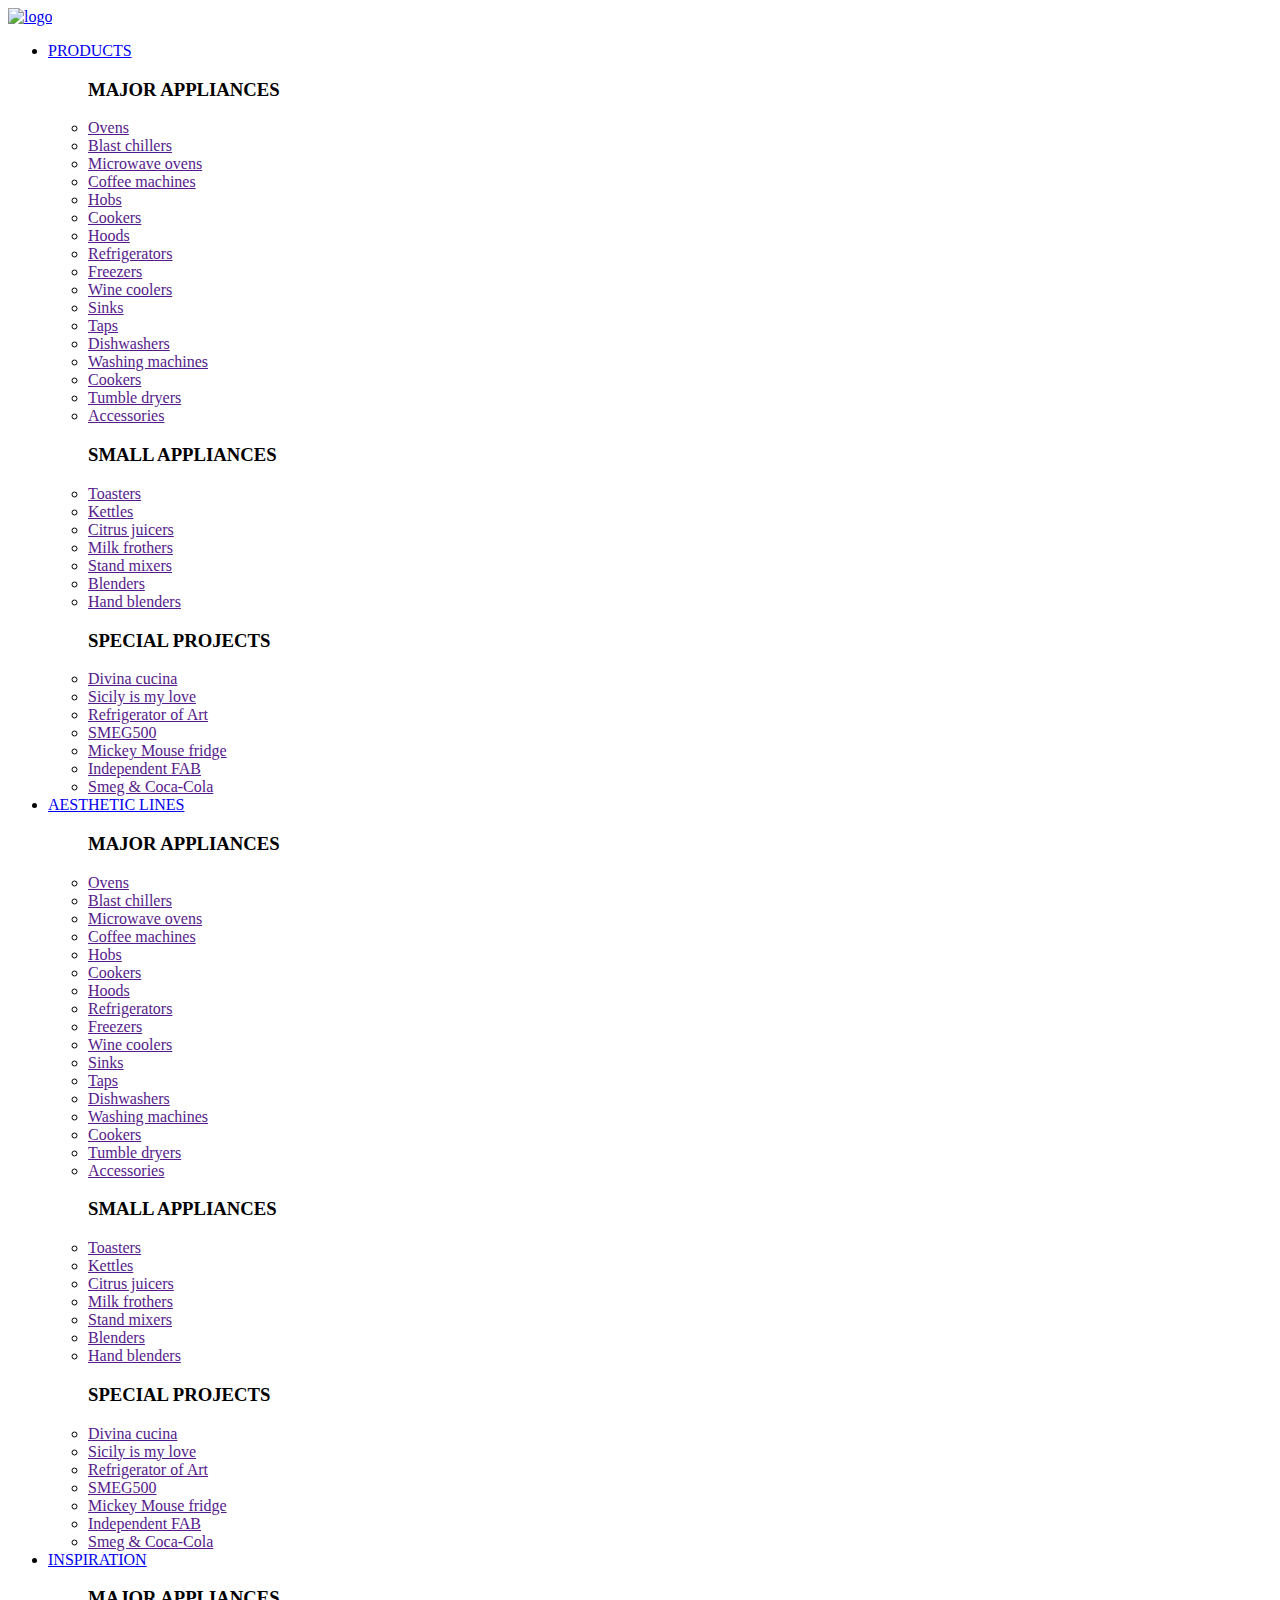
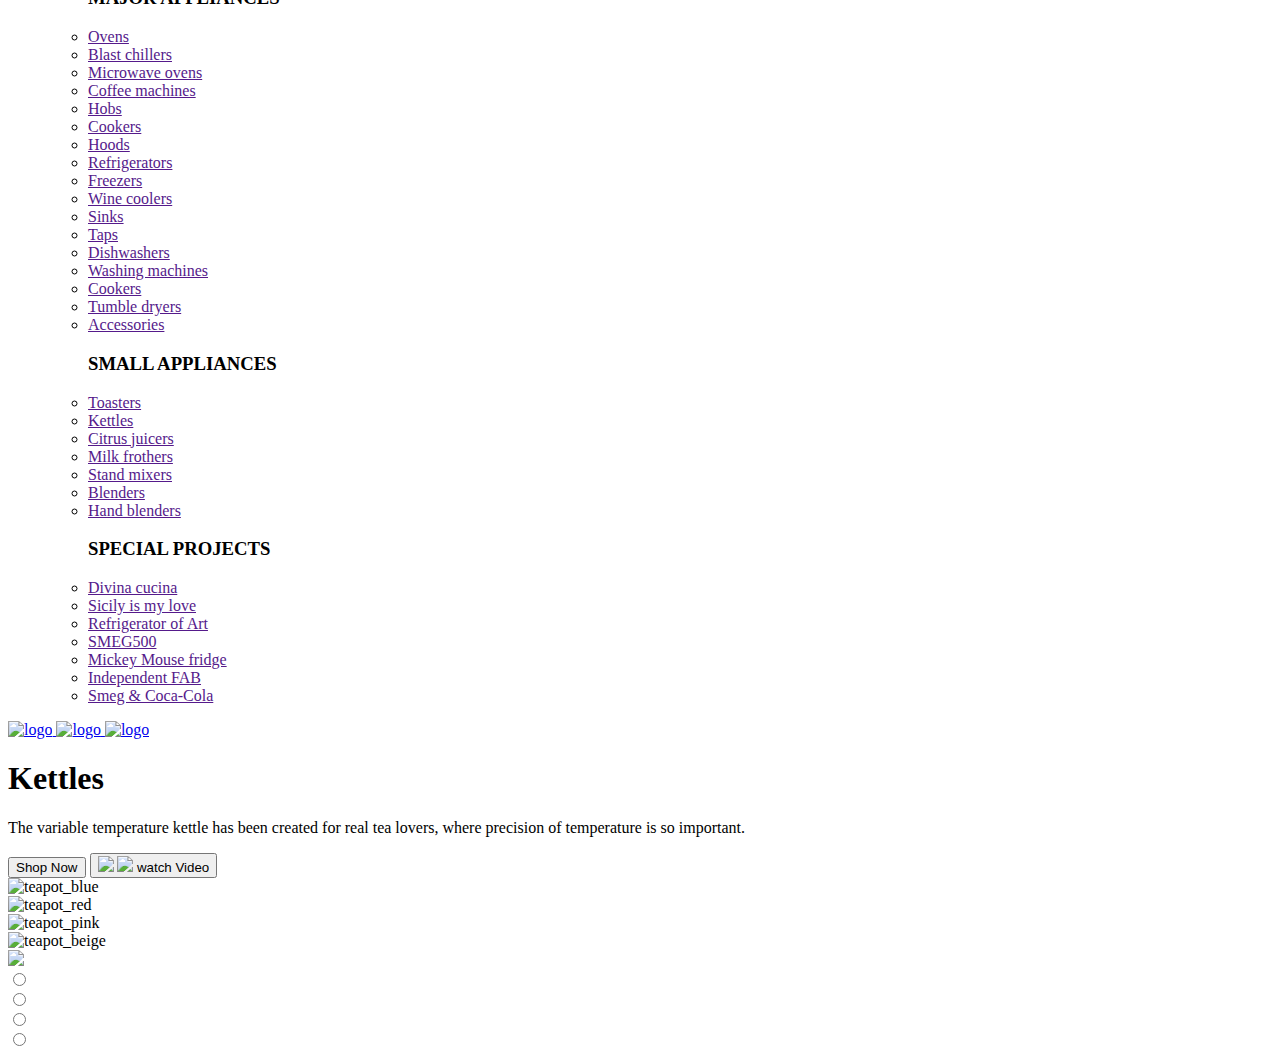
==== Kettles/index.html @ fb987c72 "Create index.html" ====
<!DOCTYPE html>
<html lang="en">
<head>
    <meta charset="UTF-8">
    <meta http-equiv="X-UA-Compatible" content="IE=edge">
    <meta name="viewport" content="width=device-width, initial-scale=1.0">
    <link rel="stylesheet" href="./style/style2.css">
    <script src="./scr/jquery.js"></script>
    <title>Document</title>
</head>
<body>
    <header>
        <a href="/">
            <img src="./img/logo.svg" alt="logo" id="picture1">
        </a>
            <a href="#" class="menu-btn" id="sandwichmenu">
                <span>
                    <ul class="nav">
                        <li class="down" id="down"><a href="#appointment">PRODUCTS</a>
                            <ul class="submenu">
                                <div class="wrap" id="wrap">
                                    <h3 class="more">MAJOR APPLIANCES</h3>
                                    <div class="box">
                                        <li><a href="">Ovens</a></li>
                                        <li><a href="">Blast chillers</a></li>
                                        <li><a href="">Microwave ovens</a></li>
                                        <li><a href="">Coffee machines</a></li>
                                        <li><a href="">Hobs</a></li>
                                        <li><a href="">Cookers</a></li>
                                        <li><a href="">Hoods</a></li>
                                        <li><a href="">Refrigerators</a></li>
                                        <li><a href="">Freezers</a></li>
                                        <div>
                                            <li><a href="">Wine coolers</a></li>
                                            <li><a href="">Sinks</a></li>
                                            <li><a href="">Taps</a></li>
                                            <li><a href="">Dishwashers</a></li>
                                            <li><a href="">Washing machines</a></li>
                                            <li><a href="">Cookers</a></li>
                                            <li><a href="">Tumble dryers</a></li>
                                            <li><a href="">Accessories</a></li>  
                                        </div>
                                    </div> 
                                </div>
                                <div class="wrap" id="wrap">
                                    <h3 class="more1">SMALL APPLIANCES</h3>
                                    <div class="box1">
                                        <li><a href="">Toasters</a></li> 
                                        <li><a href="">Kettles</a></li> 
                                        <li><a href="">Citrus juicers</a></li> 
                                        <li><a href="">Milk frothers</a></li> 
                                        <li><a href="">Stand mixers</a></li> 
                                        <li><a href="">Blenders</a></li> 
                                        <li><a href="">Hand blenders</a></li> 
                                    </div>
                                </div>
                                <div class="wrap" id="wrap">
                                    <h3 class="more2">SPECIAL PROJECTS</h3>
                                    <div class="box2">
                                        <li><a href="">Divina cucina</a></li> 
                                        <li><a href="">Sicily is my love</a></li> 
                                        <li><a href="">Refrigerator of Art</a></li> 
                                        <li><a href="">SMEG500</a></li> 
                                        <li><a href="">Mickey Mouse fridge</a></li> 
                                        <li><a href="">Independent FAB</a></li> 
                                        <li><a href="">Smeg & Coca-Cola</a></li> 
                                    </div>
                                </div>
                            </ul>
                        </li>
                        <li class="down" id="down"><a href="#gallery">AESTHETIC LINES</a>
                            <ul class="submenu">
                                <div class="wrap">
                                    <h3 class="more">MAJOR APPLIANCES</h3>
                                    <div class="box">
                                        <li><a href="">Ovens</a></li>
                                        <li><a href="">Blast chillers</a></li>
                                        <li><a href="">Microwave ovens</a></li>
                                        <li><a href="">Coffee machines</a></li>
                                        <li><a href="">Hobs</a></li>
                                        <li><a href="">Cookers</a></li>
                                        <li><a href="">Hoods</a></li>
                                        <li><a href="">Refrigerators</a></li>
                                        <li><a href="">Freezers</a></li>
                                        <div>
                                            <li><a href="">Wine coolers</a></li>
                                            <li><a href="">Sinks</a></li>
                                            <li><a href="">Taps</a></li>
                                            <li><a href="">Dishwashers</a></li>
                                            <li><a href="">Washing machines</a></li>
                                            <li><a href="">Cookers</a></li>
                                            <li><a href="">Tumble dryers</a></li>
                                            <li><a href="">Accessories</a></li>  
                                        </div>
                                    </div>
                                    
                                </div>
                                <div class="wrap">
                                    <h3 class="more">SMALL APPLIANCES</h3>
                                    <div class="box">
                                        <li><a href="">Toasters</a></li> 
                                        <li><a href="">Kettles</a></li> 
                                        <li><a href="">Citrus juicers</a></li> 
                                        <li><a href="">Milk frothers</a></li> 
                                        <li><a href="">Stand mixers</a></li> 
                                        <li><a href="">Blenders</a></li> 
                                        <li><a href="">Hand blenders</a></li> 
                                    </div>
                                </div>
                                <div class="wrap">
                                    <h3 class="more">SPECIAL PROJECTS</h3>
                                    <div class="box">
                                        <li><a href="">Divina cucina</a></li> 
                                        <li><a href="">Sicily is my love</a></li> 
                                        <li><a href="">Refrigerator of Art</a></li> 
                                        <li><a href="">SMEG500</a></li> 
                                        <li><a href="">Mickey Mouse fridge</a></li> 
                                        <li><a href="">Independent FAB</a></li> 
                                        <li><a href="">Smeg & Coca-Cola</a></li> 
                                    </div>
                                </div>
                            </ul>
                        </li>
                        <li class="down" id="down"><a href="#services">INSPIRATION</a>
                            <ul class="submenu">
                                <div class="wrap">
                                    <h3 class="more">MAJOR APPLIANCES</h3>
                                    <div class="box">
                                        <li><a href="">Ovens</a></li>
                                        <li><a href="">Blast chillers</a></li>
                                        <li><a href="">Microwave ovens</a></li>
                                        <li><a href="">Coffee machines</a></li>
                                        <li><a href="">Hobs</a></li>
                                        <li><a href="">Cookers</a></li>
                                        <li><a href="">Hoods</a></li>
                                        <li><a href="">Refrigerators</a></li>
                                        <li><a href="">Freezers</a></li>
                                        <div>
                                            <li><a href="">Wine coolers</a></li>
                                            <li><a href="">Sinks</a></li>
                                            <li><a href="">Taps</a></li>
                                            <li><a href="">Dishwashers</a></li>
                                            <li><a href="">Washing machines</a></li>
                                            <li><a href="">Cookers</a></li>
                                            <li><a href="">Tumble dryers</a></li>
                                            <li><a href="">Accessories</a></li>  
                                        </div>
                                    </div>
                                    
                                </div>
                                <div class="wrap">
                                    <h3 class="more">SMALL APPLIANCES</h3>
                                    <div class="box">
                                        <li><a href="">Toasters</a></li> 
                                        <li><a href="">Kettles</a></li> 
                                        <li><a href="">Citrus juicers</a></li> 
                                        <li><a href="">Milk frothers</a></li> 
                                        <li><a href="">Stand mixers</a></li> 
                                        <li><a href="">Blenders</a></li> 
                                        <li><a href="">Hand blenders</a></li> 
                                    </div>
                                </div>
                                <div class="wrap">
                                    <h3 class="more">SPECIAL PROJECTS</h3>
                                    <div class="box">
                                        <li><a href="">Divina cucina</a></li> 
                                        <li><a href="">Sicily is my love</a></li> 
                                        <li><a href="">Refrigerator of Art</a></li> 
                                        <li><a href="">SMEG500</a></li> 
                                        <li><a href="">Mickey Mouse fridge</a></li> 
                                        <li><a href="">Independent FAB</a></li> 
                                        <li><a href="">Smeg & Coca-Cola</a></li> 
                                    </div>
                                </div>
                            </ul>
                        </li>
                    </ul>
                </span>
            </a>
        <a href="/">
            <img src="./img/1.svg" alt="logo" class="logo">
        </a>
        <a href="/">
            <img src="./img/user.svg" alt="logo" class="logo">
        </a>
        <a href="/" >
            <img src="./img/3.svg" alt="logo" class="logo">
        </a>
    </div>
    </header>
    <section>
        <div class="left">
            <h1>Kettles</h1>
            <p>The variable temperature kettle has been created for real tea lovers,
                where precision of temperature is so important. </p>
            <div class="btn">
                <button>Shop Now</button>
                <button>
                    <img src="./img/btn.svg" class="first-btn">
                    <img src="./img/btn2.svg" class="last-btn">
                    <span class="video">watch Video</span>
                </button>
            </div>
            <div class="cards">
                <div id="btn-prev">
                    <img src="./img/Smeg1.png" alt="teapot_blue" onclick="showColorBlue()">
                </div>
                <div id="btn-prev1">
                    <img src="./img/Smeg2.png" alt="teapot_red" onclick="showColorRed()">
                </div>
                <div id="btn-prev2">
                    <img src="./img/Smeg_3.png" alt="teapot_pink" onclick="showColorPink()">
                </div>
                <div id="btn-prev3">
                    <img src="./img/Smeg4.png" alt="teapot_beige" onclick="showColorBeige()">
                </div>                 
            </div>
        </div>
        <div class="right">
            <img src="./img/Image.png" id='imagetest'>
        </div>
        <div class="block">
            <div>
                <input type="radio" id="сhoice" name="сhoice" value="one" onclick="showColorBlue()">
            </div>
            <div>
                <input type="radio" id="сhoice2" name="сhoice" value="two" onclick="showColorRed()">
            </div>
            <div>
                <input type="radio" id="сhoice3" name="сhoice" value="three" onclick="showColorPink()">
            </div>
            <div>
                <input type="radio" id="сhoice4" name="сhoice" value="four" onclick="showColorBeige()">
            </div>
        </div>
    </section>
    <script src="./scr/script.js"> 
    </script>
</body>
</html>
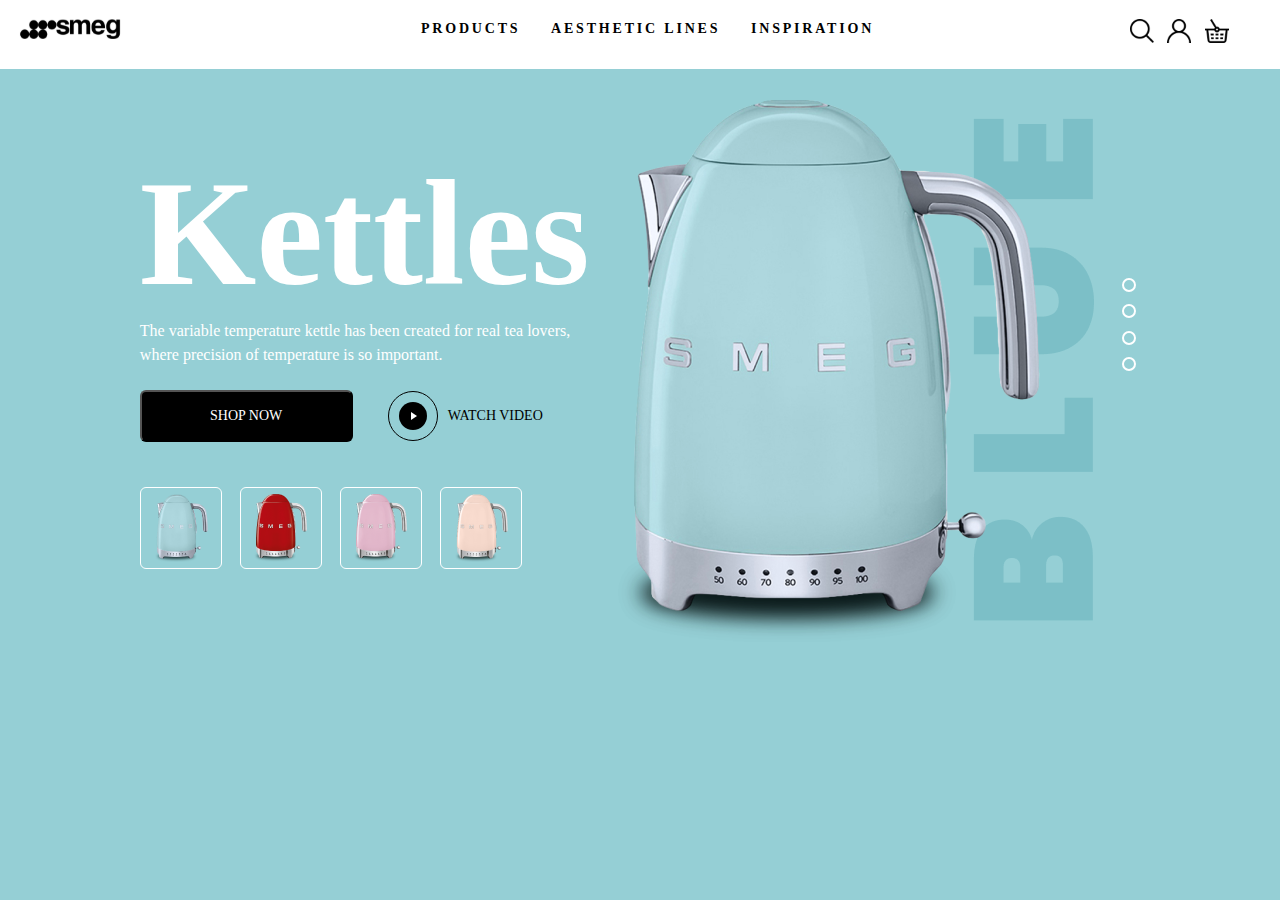
==== commit f9214f3a: "Update index.html" ====
--- a/Kettles/index.html
+++ b/Kettles/index.html
@@ -15,8 +15,8 @@
         </a>
             <a href="#" class="menu-btn" id="sandwichmenu">
                 <span>
-                    <ul class="nav">
-                        <li class="down" id="down"><a href="#appointment">PRODUCTS</a>
+                    <ul class="nav" id="nav" >
+                        <li class="down" id="down" onclick="menu()"><a href="#appointment">PRODUCTS</a>
                             <ul class="submenu">
                                 <div class="wrap" id="wrap">
                                     <h3 class="more">MAJOR APPLIANCES</h3>
@@ -68,7 +68,7 @@
                                 </div>
                             </ul>
                         </li>
-                        <li class="down" id="down"><a href="#gallery">AESTHETIC LINES</a>
+                        <li class="down" id="down2" onclick="menu()"><a href="#gallery">AESTHETIC LINES</a>
                             <ul class="submenu">
                                 <div class="wrap">
                                     <h3 class="more">MAJOR APPLIANCES</h3>
@@ -96,8 +96,8 @@
                                     
                                 </div>
                                 <div class="wrap">
-                                    <h3 class="more">SMALL APPLIANCES</h3>
-                                    <div class="box">
+                                    <h3 class="more1">SMALL APPLIANCES</h3>
+                                    <div class="box1">
                                         <li><a href="">Toasters</a></li> 
                                         <li><a href="">Kettles</a></li> 
                                         <li><a href="">Citrus juicers</a></li> 
@@ -108,8 +108,8 @@
                                     </div>
                                 </div>
                                 <div class="wrap">
-                                    <h3 class="more">SPECIAL PROJECTS</h3>
-                                    <div class="box">
+                                    <h3 class="more2">SPECIAL PROJECTS</h3>
+                                    <div class="box2">
                                         <li><a href="">Divina cucina</a></li> 
                                         <li><a href="">Sicily is my love</a></li> 
                                         <li><a href="">Refrigerator of Art</a></li> 
@@ -121,7 +121,7 @@
                                 </div>
                             </ul>
                         </li>
-                        <li class="down" id="down"><a href="#services">INSPIRATION</a>
+                        <li class="down" id="down3" onclick="menu()"><a href="#services">INSPIRATION</a>
                             <ul class="submenu">
                                 <div class="wrap">
                                     <h3 class="more">MAJOR APPLIANCES</h3>
@@ -149,8 +149,8 @@
                                     
                                 </div>
                                 <div class="wrap">
-                                    <h3 class="more">SMALL APPLIANCES</h3>
-                                    <div class="box">
+                                    <h3 class="more1">SMALL APPLIANCES</h3>
+                                    <div class="box1">
                                         <li><a href="">Toasters</a></li> 
                                         <li><a href="">Kettles</a></li> 
                                         <li><a href="">Citrus juicers</a></li> 
@@ -161,8 +161,8 @@
                                     </div>
                                 </div>
                                 <div class="wrap">
-                                    <h3 class="more">SPECIAL PROJECTS</h3>
-                                    <div class="box">
+                                    <h3 class="more2">SPECIAL PROJECTS</h3>
+                                    <div class="box2">
                                         <li><a href="">Divina cucina</a></li> 
                                         <li><a href="">Sicily is my love</a></li> 
                                         <li><a href="">Refrigerator of Art</a></li> 
@@ -186,7 +186,6 @@
         <a href="/" >
             <img src="./img/3.svg" alt="logo" class="logo">
         </a>
-    </div>
     </header>
     <section>
         <div class="left">
--- a/Kettles/style/style2.css
+++ b/Kettles/style/style2.css
@@ -0,0 +1,472 @@
+@import url(./normalize.css);
+body{
+    background: #95CFD5;
+}
+
+/*меню сайта*/
+header{
+    display: flex;
+    justify-content: space-between;
+    padding: 1.5% 4% 0 1.5%;
+    background-color: #FFF;
+}
+
+.nav{
+    display: flex;
+    justify-content: space-between;
+    list-style: none;
+    align-items: center;
+    width: 40%;
+    margin: 0;
+    padding-left: 20%;
+    padding-right: 20%;
+}
+
+.nav>li{
+    height: 50px;
+}
+
+.nav>li>a{
+    font-family: 'Poppins';
+    font-style: normal;
+    font-weight: 600;
+    font-size: 14px;
+    color: #000000;
+    letter-spacing: 0.2em;
+    text-decoration: none;
+}
+
+
+/*выпадающее меню*/
+.down:after {
+    margin-left: 8px;
+}
+
+.submenu {
+    display: flex;
+    background: white;
+    position: absolute;
+    top: 6rem;
+    visibility: hidden;
+    opacity: 0;
+    z-index: 5;
+    transition: .6s ease-in-out;
+    list-style: none;
+    padding: 2% 4%;
+    justify-content: space-around;
+    width: 829px;
+    left: 17rem;
+}
+  
+.nav > li:hover .submenu{
+    visibility: visible;
+    opacity: 1;
+    list-style: none;
+}
+
+h3{
+    font-family: 'Poppins';
+    font-style: normal;
+    font-weight: 600;
+    font-size: 14px;
+    line-height: 21px;
+    color: #000000;
+}
+
+.submenu li a {
+    text-decoration: none;
+    font-family: 'Poppins';
+    font-style: normal;
+    font-weight: 400;
+    font-size: 14px;
+    line-height: 27px;
+    color: #000000;
+}
+
+.submenu li a:hover{
+    text-decoration:underline;
+    font-weight: 600;
+}
+
+/*внутренное меню выпадающего меню*/
+.box{
+    display: grid;
+    grid-template-columns: 1fr 1fr;
+}
+
+.box>li{
+    grid-column: 1;
+}
+
+.box>div{
+    grid-row: 1/10;
+    grid-column: 2;
+    margin-left:40px;
+}
+
+/*основная страничка*/
+section{
+    display:flex;
+    justify-content: space-around;
+    width: 80%;
+    margin: 0 auto;
+}
+
+h1{
+    font-family: 'Poppins';
+    font-style: normal;
+    font-weight: 700;
+    font-size: 150px;
+    color: #FFFFFF;
+    margin: 17% 0 0;
+}
+
+p{
+    font-family: 'Poppins';
+    font-style: normal;
+    font-weight: 500;
+    font-size: 16px;
+    line-height: 24px;
+    color: #FFFFFF;
+    margin:0;
+    width: 455px;
+}
+
+/*кнопки просмотра*/
+.btn{
+    display: flex;
+    padding: 5% 0 10% 0;
+}
+
+button{
+    font-family: 'Poppins';
+    font-style: normal;
+    font-weight: 500;
+    font-size: 14px;
+    text-transform: uppercase;
+    align-items: center;
+}
+
+button:first-of-type{
+    color: #FFFFFF;
+    background-color: black;
+    padding: 0% 15%;
+    border-radius: 6px;
+    margin-right: 25px;
+}
+
+button:nth-of-type(2){
+    display:flex;
+    color: #000000;
+    width: 11rem;
+    background: center;
+    border: none;
+    justify-content: space-around;
+}
+
+.btn>button:first-of-type:hover{
+    background-color: white;
+    border:none;
+    color:#000000
+}
+
+.last-btn{
+    display:none;
+}
+
+.btn>button:nth-of-type(2):hover .first-btn{
+    display:none;
+}
+
+.btn>button:nth-of-type(2):hover .last-btn{
+    display:block;
+}
+
+/*чайники переключатели*/
+.cards{
+    display:flex;
+}
+
+.cards>div{
+    display: flex;
+    border: 1px solid #FFF;
+    border-radius: 6px;
+    margin-right: 4%;
+    width: 80px;
+    height: 80px;
+    align-items: center;
+    justify-content: center;
+}
+
+.cards>:hover{
+    background-color: white;
+}
+
+/*основной чайник*/
+.right{
+    padding-top: 3%;
+    display: flex;
+}
+
+/*инпуты*/
+.block{
+    padding-top: 20%;
+}
+
+input[type='radio'] {
+  position: relative;
+  height: 22px;
+  width: 22px;
+  appearance: none;
+  outline: none;
+}
+
+input[type='radio']::before {
+  content: '';
+  position: absolute;
+  top: 50%;
+  left: 50%;
+  width: 10px;
+  height: 10px;
+  border-radius: 50%;
+  transform: translate(-50%, -50%);
+  border: 2px solid rgb(255, 255, 255);
+}
+
+input[type='radio']:checked::after {
+  content: '';
+  position: absolute;
+  top: 50%;
+  left: 50%;
+  width: 7px;
+  height: 7px;
+  border-radius: 50%;
+  background-color: rgb(255, 255, 255);
+  transform: translate(-50%, -50%);
+  visibility: visible;
+}
+
+
+/* адаптивность*/
+@media screen and (min-width: 377px){
+    .down:hover{
+        background-image: linear-gradient(to right, #040404 100%, transparent 100%);
+        background-position: bottom;
+        background-repeat: repeat-x;
+        background-size: 8px 3px;
+    }
+}
+
+@media screen and (max-width: 376px) {
+
+    /*header*/
+    header{
+        display: grid;
+        grid-template-columns: 1fr 1fr 7fr 1fr 1fr;
+        justify-items: center;
+        align-items: center;
+        padding: 4% 0;
+        height: 20px;
+        box-shadow: 0px 8px 5px -3px #706b72;
+    }
+
+    header>a:first-of-type{
+        grid-column: 3;
+    }
+
+    header>a:nth-of-type(3){
+        grid-column: 2;
+    }
+
+    header>a:nth-of-type(5){
+        grid-column: 4;
+    }
+
+    header>a:nth-of-type(2){
+        grid-column: 1;
+    }
+
+    header>a{
+        grid-row: 1;
+    }
+
+    .logo{
+        width: 20px;
+    }
+
+    .nav{
+        display: none;
+    }
+    .nav>li {
+        height: 50px;
+    }
+    .nav.active {
+        display: block;
+        grid-row: 2/5;
+        grid-column: 1/6;
+        padding: 0;
+        width: max-content;
+        background-color: white;
+        z-index: 2;
+        margin-top: 0.9rem;
+        width: -webkit-fill-available;
+        padding: 10px 20px;
+    }
+
+    .nav.active:hover .down{
+        text-align: center;
+    }
+
+    .nav.active:hover .down>a{
+        color:white;
+    }
+
+/*всплывающее меню*/
+    .submenu{
+        text-align: initial;
+        display: block;
+        width: -webkit-fill-available;
+        left: 0rem;
+        top:7rem;
+        padding: 10px;
+        padding: 10px 20px;
+    }
+
+    .down:after {
+        content: "\276F";
+        text-align: right;
+        position: absolute;
+        left: 21em;
+    }
+
+    .box, .box1, .box2{
+        display: none;
+    }
+    .box.active, .box1.active, .box2.active {
+        display: block;
+        padding: 0;
+        width: max-content;
+        background-color: white;
+        z-index: 2;
+        margin-top: 0.9rem;
+        width: -webkit-fill-available;
+        padding: 10px 20px;
+    }
+
+    .box.active>div, .box1.active>div, .box2.active>div{
+        margin:0;
+    }
+
+    .more:after, .more1:after, .more2:after {
+        font-size: 20px;
+        content: "+";
+        text-align: right;
+        position: absolute;
+        left: 17em;
+    }
+
+    .more.active::after, .more2.active::after, .more1.active::after{
+        content:"-";
+    }
+
+    /*основная страничка*/
+    section{
+        flex-direction:column;
+        text-align: center;
+        width: min-content;
+        display: grid;
+        grid-column: 1;
+    }
+
+    .cards, .video, .nav{
+        display: none;
+    }
+
+    h1{
+        font-size: 80px;
+        margin-top: 10%;
+    }
+
+    h3{
+        letter-spacing: 0.2em;
+    }
+
+    p{
+        font-size: 14px;
+        width: 270px;
+        line-height: 18px;
+    }
+
+    /*основной чайник*/
+    .right{
+        justify-content: center;
+    }
+
+    .right>img{
+        width:225px;
+    }
+
+    /*кнопки просмотра*/
+    .btn{
+        justify-content: space-around;
+    }
+
+    button:last-of-type{
+        width:auto;
+    }
+
+    button:last-of-type>img{
+        width:40px;
+    }
+
+    button:first-of-type {
+        padding: 0% 19%;
+        margin: 0;
+    }
+
+    /*инпуты*/
+    .block{
+        display: flex;
+        justify-content: center;
+        padding-top: 6%;
+    }
+
+    .block>div{
+        margin: 2%;
+    }
+    
+/*делаем кнопку меню*/
+    .menu-btn{
+        display:block;
+        position:relative;
+        padding-top: 8px;
+    }
+    
+    .menu-btn span,
+    .menu-btn span::before,
+    .menu-btn span::after{
+        position:absolute;
+        top:50%;
+        margin-top:-1px;
+        left:50%;
+        margin-left:-10px;
+        width:20px;
+        height:2px;
+        background-color:#222;
+  }
+  
+    .menu-btn span::before,
+    .menu-btn span::after{
+        content:'';
+        display:block;
+        transition:0.5s;
+    }
+  
+    .menu-btn span::before{
+        transform:translateY(-7px);
+    }
+    .menu-btn span::after{
+        transform:translateY(7px);
+    }
+
+}
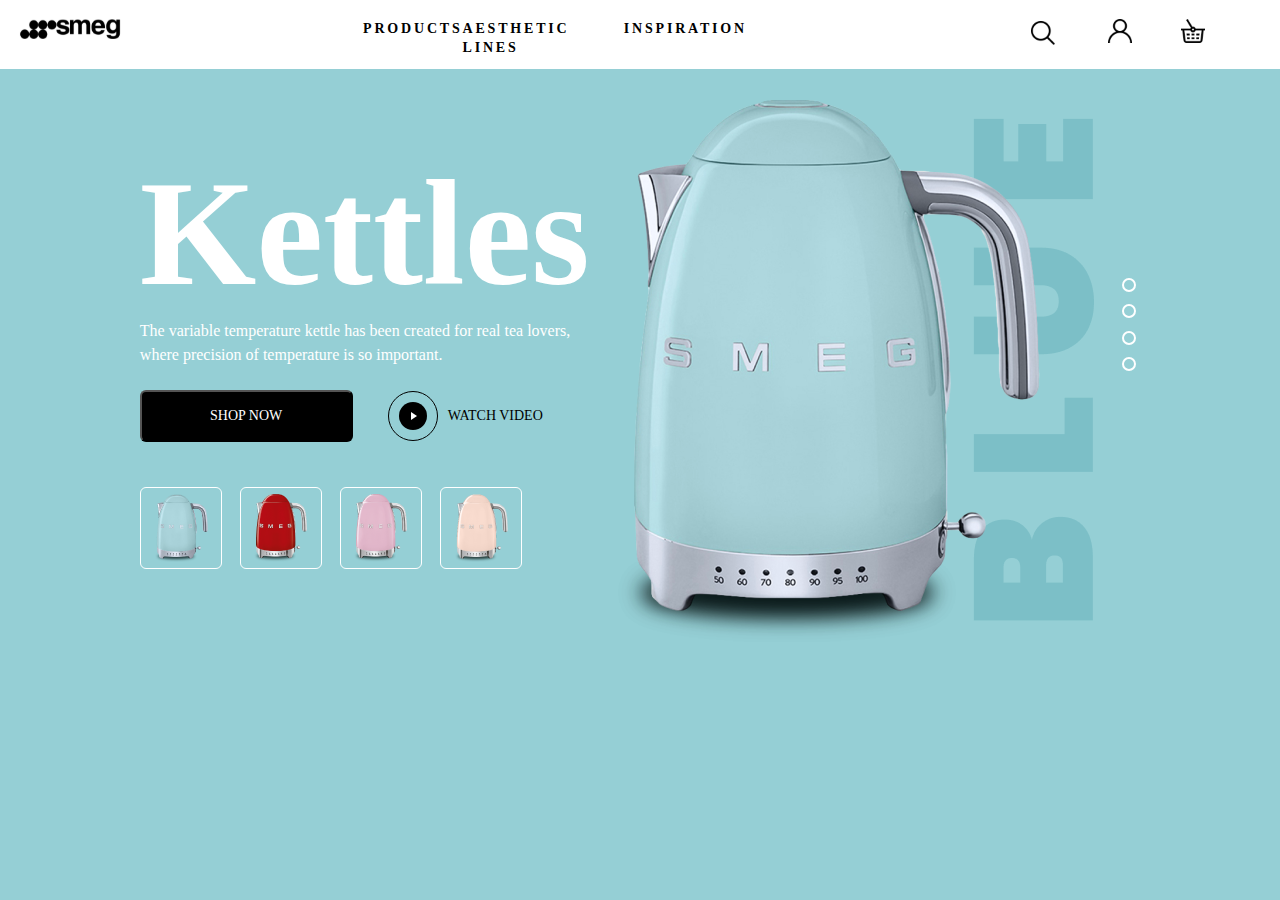
==== commit 3355f730: "Update index.html" ====
--- a/Kettles/index.html
+++ b/Kettles/index.html
@@ -5,187 +5,221 @@
     <meta http-equiv="X-UA-Compatible" content="IE=edge">
     <meta name="viewport" content="width=device-width, initial-scale=1.0">
     <link rel="stylesheet" href="./style/style2.css">
-    <script src="./scr/jquery.js"></script>
-    <title>Document</title>
+    <title>Kettles</title>
 </head>
 <body>
     <header>
-        <a href="/">
+        <a href="#">
             <img src="./img/logo.svg" alt="logo" id="picture1">
         </a>
-            <a href="#" class="menu-btn" id="sandwichmenu">
-                <span>
-                    <ul class="nav" id="nav" >
-                        <li class="down" id="down" onclick="menu()"><a href="#appointment">PRODUCTS</a>
-                            <ul class="submenu">
-                                <div class="wrap" id="wrap">
-                                    <h3 class="more">MAJOR APPLIANCES</h3>
-                                    <div class="box">
-                                        <li><a href="">Ovens</a></li>
-                                        <li><a href="">Blast chillers</a></li>
-                                        <li><a href="">Microwave ovens</a></li>
-                                        <li><a href="">Coffee machines</a></li>
-                                        <li><a href="">Hobs</a></li>
+        <a href="#" class="menu-btn" id="sandwichmenu">
+            <span>
+                <ul class="nav" id="nav" >
+                    <li class="down" id="down"><a id="txt" href="#appointment">PRODUCTS</a>
+                        <ul class="submenu">
+                            <div class="wrap" id="wrap">
+                                <h3 class="more">MAJOR APPLIANCES</h3>
+                                <div class="box">
+                                    <li><a href="">Ovens</a></li>
+                                    <li><a href="">Blast chillers</a></li>
+                                    <li><a href="">Microwave ovens</a></li>
+                                    <li><a href="">Coffee machines</a></li>
+                                    <li><a href="">Hobs</a></li>
+                                    <li><a href="">Cookers</a></li>
+                                    <li><a href="">Hoods</a></li>
+                                    <li><a href="">Refrigerators</a></li>
+                                    <li><a href="">Freezers</a></li>
+                                    <div>
+                                        <li><a href="">Wine coolers</a></li>
+                                        <li><a href="">Sinks</a></li>
+                                        <li><a href="">Taps</a></li>
+                                        <li><a href="">Dishwashers</a></li>
+                                        <li><a href="">Washing machines</a></li>
                                         <li><a href="">Cookers</a></li>
-                                        <li><a href="">Hoods</a></li>
-                                        <li><a href="">Refrigerators</a></li>
-                                        <li><a href="">Freezers</a></li>
-                                        <div>
-                                            <li><a href="">Wine coolers</a></li>
-                                            <li><a href="">Sinks</a></li>
-                                            <li><a href="">Taps</a></li>
-                                            <li><a href="">Dishwashers</a></li>
-                                            <li><a href="">Washing machines</a></li>
-                                            <li><a href="">Cookers</a></li>
-                                            <li><a href="">Tumble dryers</a></li>
-                                            <li><a href="">Accessories</a></li>  
-                                        </div>
-                                    </div> 
-                                </div>
-                                <div class="wrap" id="wrap">
-                                    <h3 class="more1">SMALL APPLIANCES</h3>
-                                    <div class="box1">
-                                        <li><a href="">Toasters</a></li> 
-                                        <li><a href="">Kettles</a></li> 
-                                        <li><a href="">Citrus juicers</a></li> 
-                                        <li><a href="">Milk frothers</a></li> 
-                                        <li><a href="">Stand mixers</a></li> 
-                                        <li><a href="">Blenders</a></li> 
-                                        <li><a href="">Hand blenders</a></li> 
+                                        <li><a href="">Tumble dryers</a></li>
+                                        <li><a href="">Accessories</a></li>  
                                     </div>
-                                </div>
-                                <div class="wrap" id="wrap">
-                                    <h3 class="more2">SPECIAL PROJECTS</h3>
-                                    <div class="box2">
-                                        <li><a href="">Divina cucina</a></li> 
-                                        <li><a href="">Sicily is my love</a></li> 
-                                        <li><a href="">Refrigerator of Art</a></li> 
-                                        <li><a href="">SMEG500</a></li> 
-                                        <li><a href="">Mickey Mouse fridge</a></li> 
-                                        <li><a href="">Independent FAB</a></li> 
-                                        <li><a href="">Smeg & Coca-Cola</a></li> 
+                                </div> 
+                            </div>
+                            <div class="wrap" id="wrap">
+                                <h3 class="more1">SMALL APPLIANCES</h3>
+                                <div class="box1">
+                                    <li><a href="">Toasters</a></li> 
+                                    <li><a href="">Kettles</a></li> 
+                                    <li><a href="">Citrus juicers</a></li> 
+                                    <li><a href="">Milk frothers</a></li> 
+                                    <li><a href="">Stand mixers</a></li> 
+                                    <li><a href="">Blenders</a></li> 
+                                    <li><a href="">Hand blenders</a></li> 
+                                </div>
+                            </div>
+                            <div class="wrap" id="wrap">
+                                <h3 class="more2">SPECIAL PROJECTS</h3>
+                                <div class="box2">
+                                    <li><a href="">Divina cucina</a></li> 
+                                    <li><a href="">Sicily is my love</a></li> 
+                                    <li><a href="">Refrigerator of Art</a></li> 
+                                    <li><a href="">SMEG500</a></li> 
+                                    <li><a href="">Mickey Mouse fridge</a></li> 
+                                    <li><a href="">Independent FAB</a></li> 
+                                    <li><a href="">Smeg & Coca-Cola</a></li> 
+                                </div>
+                            </div>
+                        </ul>
+                    </li>
+                    <li class="down" id="down2"><a id="txt1"  href="#gallery">AESTHETIC LINES</a>
+                        <ul class="submenu">
+                            <div class="wrap" id="wrap">
+                                <h3 class="more3">MAJOR APPLIANCES</h3>
+                                <div class="box3">
+                                    <li><a href="">Ovens</a></li>
+                                    <li><a href="">Blast chillers</a></li>
+                                    <li><a href="">Microwave ovens</a></li>
+                                    <li><a href="">Coffee machines</a></li>
+                                    <li><a href="">Hobs</a></li>
+                                    <li><a href="">Cookers</a></li>
+                                    <li><a href="">Hoods</a></li>
+                                    <li><a href="">Refrigerators</a></li>
+                                    <li><a href="">Freezers</a></li>
+                                    <div>
+                                        <li><a href="">Wine coolers</a></li>
+                                        <li><a href="">Sinks</a></li>
+                                        <li><a href="">Taps</a></li>
+                                        <li><a href="">Dishwashers</a></li>
+                                        <li><a href="">Washing machines</a></li>
+                                        <li><a href="">Cookers</a></li>
+                                        <li><a href="">Tumble dryers</a></li>
+                                        <li><a href="">Accessories</a></li>  
                                     </div>
-                                </div>
-                            </ul>
-                        </li>
-                        <li class="down" id="down2" onclick="menu()"><a href="#gallery">AESTHETIC LINES</a>
-                            <ul class="submenu">
-                                <div class="wrap">
-                                    <h3 class="more">MAJOR APPLIANCES</h3>
-                                    <div class="box">
-                                        <li><a href="">Ovens</a></li>
-                                        <li><a href="">Blast chillers</a></li>
-                                        <li><a href="">Microwave ovens</a></li>
-                                        <li><a href="">Coffee machines</a></li>
-                                        <li><a href="">Hobs</a></li>
+                                </div> 
+                            </div>
+                            <div class="wrap" id="wrap">
+                                <h3 class="more4">SMALL APPLIANCES</h3>
+                                <div class="box4">
+                                    <li><a href="">Toasters</a></li> 
+                                    <li><a href="">Kettles</a></li> 
+                                    <li><a href="">Citrus juicers</a></li> 
+                                    <li><a href="">Milk frothers</a></li> 
+                                    <li><a href="">Stand mixers</a></li> 
+                                    <li><a href="">Blenders</a></li> 
+                                    <li><a href="">Hand blenders</a></li> 
+                                </div>
+                            </div>
+                            <div class="wrap" id="wrap">
+                                <h3 class="more5">SPECIAL PROJECTS</h3>
+                                <div class="box5">
+                                    <li><a href="">Divina cucina</a></li> 
+                                    <li><a href="">Sicily is my love</a></li> 
+                                    <li><a href="">Refrigerator of Art</a></li> 
+                                    <li><a href="">SMEG500</a></li> 
+                                    <li><a href="">Mickey Mouse fridge</a></li> 
+                                    <li><a href="">Independent FAB</a></li> 
+                                    <li><a href="">Smeg & Coca-Cola</a></li> 
+                                </div>
+                            </div>
+                        </ul>
+                    </li>
+                    <li class="down" id="down3"><a id="txt2"  href="#services">INSPIRATION</a>
+                        <ul class="submenu">
+                            <div class="wrap">
+                                <h3 class="more6">MAJOR APPLIANCES</h3>
+                                <div class="box6">
+                                    <li><a href="">Ovens</a></li>
+                                    <li><a href="">Blast chillers</a></li>
+                                    <li><a href="">Microwave ovens</a></li>
+                                    <li><a href="">Coffee machines</a></li>
+                                    <li><a href="">Hobs</a></li>
+                                    <li><a href="">Cookers</a></li>
+                                    <li><a href="">Hoods</a></li>
+                                    <li><a href="">Refrigerators</a></li>
+                                    <li><a href="">Freezers</a></li>
+                                    <div>
+                                        <li><a href="">Wine coolers</a></li>
+                                        <li><a href="">Sinks</a></li>
+                                        <li><a href="">Taps</a></li>
+                                        <li><a href="">Dishwashers</a></li>
+                                        <li><a href="">Washing machines</a></li>
                                         <li><a href="">Cookers</a></li>
-                                        <li><a href="">Hoods</a></li>
-                                        <li><a href="">Refrigerators</a></li>
-                                        <li><a href="">Freezers</a></li>
-                                        <div>
-                                            <li><a href="">Wine coolers</a></li>
-                                            <li><a href="">Sinks</a></li>
-                                            <li><a href="">Taps</a></li>
-                                            <li><a href="">Dishwashers</a></li>
-                                            <li><a href="">Washing machines</a></li>
-                                            <li><a href="">Cookers</a></li>
-                                            <li><a href="">Tumble dryers</a></li>
-                                            <li><a href="">Accessories</a></li>  
-                                        </div>
+                                        <li><a href="">Tumble dryers</a></li>
+                                        <li><a href="">Accessories</a></li>  
                                     </div>
-                                    
-                                </div>
-                                <div class="wrap">
-                                    <h3 class="more1">SMALL APPLIANCES</h3>
-                                    <div class="box1">
-                                        <li><a href="">Toasters</a></li> 
-                                        <li><a href="">Kettles</a></li> 
-                                        <li><a href="">Citrus juicers</a></li> 
-                                        <li><a href="">Milk frothers</a></li> 
-                                        <li><a href="">Stand mixers</a></li> 
-                                        <li><a href="">Blenders</a></li> 
-                                        <li><a href="">Hand blenders</a></li> 
-                                    </div>
-                                </div>
-                                <div class="wrap">
-                                    <h3 class="more2">SPECIAL PROJECTS</h3>
-                                    <div class="box2">
-                                        <li><a href="">Divina cucina</a></li> 
-                                        <li><a href="">Sicily is my love</a></li> 
-                                        <li><a href="">Refrigerator of Art</a></li> 
-                                        <li><a href="">SMEG500</a></li> 
-                                        <li><a href="">Mickey Mouse fridge</a></li> 
-                                        <li><a href="">Independent FAB</a></li> 
-                                        <li><a href="">Smeg & Coca-Cola</a></li> 
-                                    </div>
-                                </div>
-                            </ul>
-                        </li>
-                        <li class="down" id="down3" onclick="menu()"><a href="#services">INSPIRATION</a>
-                            <ul class="submenu">
-                                <div class="wrap">
-                                    <h3 class="more">MAJOR APPLIANCES</h3>
-                                    <div class="box">
-                                        <li><a href="">Ovens</a></li>
-                                        <li><a href="">Blast chillers</a></li>
-                                        <li><a href="">Microwave ovens</a></li>
-                                        <li><a href="">Coffee machines</a></li>
-                                        <li><a href="">Hobs</a></li>
-                                        <li><a href="">Cookers</a></li>
-                                        <li><a href="">Hoods</a></li>
-                                        <li><a href="">Refrigerators</a></li>
-                                        <li><a href="">Freezers</a></li>
-                                        <div>
-                                            <li><a href="">Wine coolers</a></li>
-                                            <li><a href="">Sinks</a></li>
-                                            <li><a href="">Taps</a></li>
-                                            <li><a href="">Dishwashers</a></li>
-                                            <li><a href="">Washing machines</a></li>
-                                            <li><a href="">Cookers</a></li>
-                                            <li><a href="">Tumble dryers</a></li>
-                                            <li><a href="">Accessories</a></li>  
-                                        </div>
-                                    </div>
-                                    
-                                </div>
-                                <div class="wrap">
-                                    <h3 class="more1">SMALL APPLIANCES</h3>
-                                    <div class="box1">
-                                        <li><a href="">Toasters</a></li> 
-                                        <li><a href="">Kettles</a></li> 
-                                        <li><a href="">Citrus juicers</a></li> 
-                                        <li><a href="">Milk frothers</a></li> 
-                                        <li><a href="">Stand mixers</a></li> 
-                                        <li><a href="">Blenders</a></li> 
-                                        <li><a href="">Hand blenders</a></li> 
-                                    </div>
-                                </div>
-                                <div class="wrap">
-                                    <h3 class="more2">SPECIAL PROJECTS</h3>
-                                    <div class="box2">
-                                        <li><a href="">Divina cucina</a></li> 
-                                        <li><a href="">Sicily is my love</a></li> 
-                                        <li><a href="">Refrigerator of Art</a></li> 
-                                        <li><a href="">SMEG500</a></li> 
-                                        <li><a href="">Mickey Mouse fridge</a></li> 
-                                        <li><a href="">Independent FAB</a></li> 
-                                        <li><a href="">Smeg & Coca-Cola</a></li> 
-                                    </div>
-                                </div>
-                            </ul>
-                        </li>
-                    </ul>
-                </span>
-            </a>
-        <a href="/">
-            <img src="./img/1.svg" alt="logo" class="logo">
+                                </div>
+                                
+                            </div>
+                            <div class="wrap">
+                                <h3 class="more7">SMALL APPLIANCES</h3>
+                                <div class="box7">
+                                    <li><a href="">Toasters</a></li> 
+                                    <li><a href="">Kettles</a></li> 
+                                    <li><a href="">Citrus juicers</a></li> 
+                                    <li><a href="">Milk frothers</a></li> 
+                                    <li><a href="">Stand mixers</a></li> 
+                                    <li><a href="">Blenders</a></li> 
+                                    <li><a href="">Hand blenders</a></li> 
+                                </div>
+                            </div>
+                            <div class="wrap">
+                                <h3 class="more8">SPECIAL PROJECTS</h3>
+                                <div class="box8">
+                                    <li><a href="">Divina cucina</a></li> 
+                                    <li><a href="">Sicily is my love</a></li> 
+                                    <li><a href="">Refrigerator of Art</a></li> 
+                                    <li><a href="">SMEG500</a></li> 
+                                    <li><a href="">Mickey Mouse fridge</a></li> 
+                                    <li><a href="">Independent FAB</a></li> 
+                                    <li><a href="">Smeg & Coca-Cola</a></li> 
+                                </div>
+                            </div>
+                        </ul>
+                    </li>
+                </ul>
+            </span>
+        </a>    
+        <form>
+            <input type="text" placeholder="Type text..." class="inputSearch">
+            <button type="submit" class="ser-button"></button>
+          </form>
+        <a href="#" class="logo"> 
+            <img src="./img/user.svg" alt="logo" class="showModalUser">
         </a>
-        <a href="/">
-            <img src="./img/user.svg" alt="logo" class="logo">
+        <div class="wrapperUser hide">
+            <div class="modalUser">
+                <div class="private">
+                    <div class="private_left">
+                        <div>
+                            <img src="./img/photo.png" alt="photo">
+                        </div>
+                        <div>
+                            <button>Змінити аватар</button>
+                        </div>
+                        <div>
+                            <button>Налаштування</button>
+                        </div>
+                    </div>
+                    <div class="private_right">
+                        <p>Нищук Дмитро Миколайович</p>
+                        <hr>
+                        <p>Стать: чоловіча</p>
+                        <hr>
+                        <p>Дата народження: 10. 02. 1998</p>
+                        <hr>
+                        <p>Мобільний телефон: +38(097)346-72-50</p>
+                        <hr>
+                        <p>Ел. пошта: petrov@gmail.com</p>
+                    </div>
+                </div>
+                <span class="closeBtnUser">X</span>
+            </div>
+        </div>
+        <a class="logo">
+            <img src="./img/3.svg" alt="logo" class="showModal">
         </a>
-        <a href="/" >
-            <img src="./img/3.svg" alt="logo" class="logo">
-        </a>
+        <div class="wrapper hide">
+            <div class="modal">
+                <span class="closeBtn">X</span>
+            </div>
+        </div>
+        
     </header>
     <section>
         <div class="left">
@@ -233,7 +267,6 @@
             </div>
         </div>
     </section>
-    <script src="./scr/script.js"> 
-    </script>
+    <script src="./scr/script.js"></script>
 </body>
 </html>
--- a/Kettles/style/style2.css
+++ b/Kettles/style/style2.css
@@ -16,7 +16,7 @@
     justify-content: space-between;
     list-style: none;
     align-items: center;
-    width: 40%;
+    width: 100%;
     margin: 0;
     padding-left: 20%;
     padding-right: 20%;
@@ -36,7 +36,44 @@
     text-decoration: none;
 }
 
-
+.logo{
+    padding: 0 2%;
+}
+
+/**/
+.wrapper, .wrapperUser{
+    height: 100vh;
+    width: 100%;
+    background: rgba(0, 0, 0, 0.5);
+    align-items: center;
+    justify-content: center;
+    position: absolute;
+    display: flex;
+    z-index: 6;
+}
+.modal{
+    height: 500px;
+    width: 500px;
+    background: url(../img/photo_2023-01-29_14-46-32.jpg);
+    background-size: 500px;
+    position: relative;
+}
+.modalUser{
+    height: 535px;
+    width: 535px;
+    background: white;
+    position: relative;
+}
+.closeBtn, .closeBtnUser{
+    position: absolute;
+    top: 5px;
+    right: 5px;
+    cursor: pointer;
+    font-size: 22px;
+}
+.hide{
+    display: none!important;
+}
 /*выпадающее меню*/
 .down:after {
     margin-left: 8px;
@@ -89,16 +126,16 @@
 }
 
 /*внутренное меню выпадающего меню*/
-.box{
+.box,.box3,.box6{
     display: grid;
     grid-template-columns: 1fr 1fr;
 }
 
-.box>li{
+.box>li, .box3>li,.box6>li{
     grid-column: 1;
 }
 
-.box>div{
+.box>div,.box3>div, .box6>div{
     grid-row: 1/10;
     grid-column: 2;
     margin-left:40px;
@@ -246,196 +283,135 @@
   visibility: visible;
 }
 
+/*search*/
+form {
+    height: 35px;
+    position: relative;
+    width: 300px;
+    margin: 0 auto;
+    top: -0.5vh;
+  }
+  .inputSearch {
+    height: 100%;
+    width: 0;
+    padding: 0 42px 0 15px;
+    border: none;
+    border-bottom: 2px solid transparent;
+    outline: none;
+    background: transparent;
+    transition: .4s cubic-bezier(0, 0.8, 0, 1);
+    position: absolute;
+    top: 0;
+    right: 0;
+  }
+  .inputSearch:focus {
+    width: 300px;
+    z-index: 1;
+    border: 2px solid #F9F0DA;
+    border-radius: 20px;
+  }
+  button[type=submit] {
+    background: white;
+    border: none;
+    height: 42px;
+    width: 42px;
+    position: absolute;
+    top: 0;
+    right: 0;
+    cursor: pointer;
+  }
+  button[type=submit]:before {
+    content: url(../img/1.svg);
+    font-size: 16px;
+    color: #F9F0DA;
+  }
+
+  /*user*/
+  .private{
+    margin: 0 auto;
+    background: linear-gradient(180deg, #859EFF 0%, rgba(105, 255, 210, 0.5) 100%);
+}
+.private_left{
+    padding-top: 3%;
+}
+.private_left>div{
+    padding: 0.5rem 1rem;
+    text-align: center;
+}
+.private_left>div>button{
+    padding: 0.5rem 1rem;
+    width: 276px;
+}
+.private_left>div>button:hover{
+    background-color: white;
+    color:black
+}
+.private_left>div>img{
+    width:20%;
+}
+
+.private_right>p{
+    font-style: italic;
+    font-weight: 700;
+    color: #353C57;
+    margin: 1rem 3rem;
+}
+.private_right>hr{
+    width:25rem;
+}
+.private_right {
+    padding-bottom: 1rem;
+}
+
+
+
 
 /* адаптивность*/
-@media screen and (min-width: 377px){
+@media screen and (max-width:1920px){
     .down:hover{
         background-image: linear-gradient(to right, #040404 100%, transparent 100%);
         background-position: bottom;
         background-repeat: repeat-x;
         background-size: 8px 3px;
     }
-}
-
-@media screen and (max-width: 376px) {
-
-    /*header*/
-    header{
-        display: grid;
-        grid-template-columns: 1fr 1fr 7fr 1fr 1fr;
-        justify-items: center;
-        align-items: center;
-        padding: 4% 0;
-        height: 20px;
-        box-shadow: 0px 8px 5px -3px #706b72;
-    }
-
-    header>a:first-of-type{
-        grid-column: 3;
-    }
-
-    header>a:nth-of-type(3){
-        grid-column: 2;
-    }
-
-    header>a:nth-of-type(5){
-        grid-column: 4;
-    }
-
-    header>a:nth-of-type(2){
-        grid-column: 1;
-    }
-
-    header>a{
-        grid-row: 1;
-    }
-
-    .logo{
-        width: 20px;
-    }
-
-    .nav{
-        display: none;
-    }
-    .nav>li {
-        height: 50px;
-    }
-    .nav.active {
-        display: block;
-        grid-row: 2/5;
-        grid-column: 1/6;
-        padding: 0;
-        width: max-content;
-        background-color: white;
-        z-index: 2;
-        margin-top: 0.9rem;
-        width: -webkit-fill-available;
-        padding: 10px 20px;
-    }
-
-    .nav.active:hover .down{
-        text-align: center;
-    }
-
-    .nav.active:hover .down>a{
-        color:white;
-    }
-
-/*всплывающее меню*/
+    .private_right>p{
+        font-size: 22px;
+    }
+}
+@media screen and (max-width:1025px){
+    /*всплывающее меню*/
     .submenu{
         text-align: initial;
         display: block;
         width: -webkit-fill-available;
         left: 0rem;
-        top:7rem;
+        top:8rem;
         padding: 10px;
         padding: 10px 20px;
     }
 
-    .down:after {
-        content: "\276F";
-        text-align: right;
-        position: absolute;
-        left: 21em;
-    }
-
-    .box, .box1, .box2{
-        display: none;
-    }
-    .box.active, .box1.active, .box2.active {
-        display: block;
-        padding: 0;
-        width: max-content;
-        background-color: white;
-        z-index: 2;
-        margin-top: 0.9rem;
-        width: -webkit-fill-available;
-        padding: 10px 20px;
-    }
-
-    .box.active>div, .box1.active>div, .box2.active>div{
-        margin:0;
-    }
-
-    .more:after, .more1:after, .more2:after {
-        font-size: 20px;
-        content: "+";
-        text-align: right;
-        position: absolute;
-        left: 17em;
-    }
-
-    .more.active::after, .more2.active::after, .more1.active::after{
-        content:"-";
-    }
-
-    /*основная страничка*/
-    section{
-        flex-direction:column;
-        text-align: center;
-        width: min-content;
-        display: grid;
-        grid-column: 1;
-    }
-
-    .cards, .video, .nav{
-        display: none;
-    }
-
-    h1{
-        font-size: 80px;
-        margin-top: 10%;
-    }
-
-    h3{
-        letter-spacing: 0.2em;
-    }
-
-    p{
-        font-size: 14px;
-        width: 270px;
-        line-height: 18px;
-    }
-
-    /*основной чайник*/
-    .right{
-        justify-content: center;
-    }
-
-    .right>img{
-        width:225px;
-    }
-
-    /*кнопки просмотра*/
-    .btn{
-        justify-content: space-around;
-    }
-
-    button:last-of-type{
-        width:auto;
-    }
-
-    button:last-of-type>img{
-        width:40px;
-    }
-
-    button:first-of-type {
-        padding: 0% 19%;
-        margin: 0;
-    }
-
-    /*инпуты*/
-    .block{
-        display: flex;
-        justify-content: center;
-        padding-top: 6%;
-    }
-
-    .block>div{
-        margin: 2%;
-    }
-    
-/*делаем кнопку меню*/
+    /*header*/
+    .nav{
+        padding: 0px;
+    }
+
+    /*section*/
+    .left>p{
+        width: auto;
+    }
+
+    .left>h1{
+        font-size: 100px;
+    }
+
+    .block {
+        padding-top: 35%;
+    }
+
+}
+@media screen and (max-width:769px){
+
+    /*делаем кнопку меню*/
     .menu-btn{
         display:block;
         position:relative;
@@ -461,7 +437,7 @@
         display:block;
         transition:0.5s;
     }
-  
+
     .menu-btn span::before{
         transform:translateY(-7px);
     }
@@ -469,4 +445,231 @@
         transform:translateY(7px);
     }
 
-}
+     /*header*/
+     header{
+        display: grid;
+        grid-template-columns: 1fr 1fr 7fr 1fr 1fr;
+        justify-items: center;
+        align-items: center;
+        padding: 4% 5% 7% 5%;
+        height: 20px;
+        box-shadow: 0px 8px 5px -3px #706b72;
+    }
+
+    header>a:first-of-type{
+        grid-column: 3;
+    }
+
+    header>a:nth-of-type(4){
+        grid-column: 4;
+    }
+
+    header>a:nth-of-type(2){
+        grid-column: 1;
+    }
+
+    header>a{
+        grid-row: 1;
+    }
+
+    .logo{
+        width: 20px;
+    }
+
+    .nav{
+        display: none;
+    }
+    .nav>li {
+        height: 50px;
+    }
+
+    .nav.active {
+        display: block;
+        grid-row: 2/5;
+        grid-column: 1/6;
+        padding: 0;
+        width: max-content;
+        background-color: white;
+        z-index: 2;
+        margin-top: 0.9rem;
+        width: 100%;
+        padding: 10px 20px;
+    }
+
+    .nav.active:hover .down{
+        text-align: center;
+    }
+    .nav.active:hover{
+        background-color: black;
+    }
+    .nav.active:hover #txt, .nav.active:hover #txt1, .nav.active:hover #txt2{
+        color: white;
+    }
+
+    /*search*/
+    button[type=submit] {
+        height: 30px;
+    }
+
+    form{
+        width:auto;
+        grid-column: 2;
+        grid-row: 1;
+        top: 0.5vh;
+        padding-left: 2rem;
+    }
+
+    .inputSearch {
+        padding: 2px;
+        background: white;
+        top: -1vh;
+        position:relative;
+        z-index: 5;
+    }
+/*всплывающее меню*/
+
+    .down:after {
+        content: "\276F";
+    }
+
+    .box, .box1, .box2, .box3, .box4, .box5, .box6, .box7, .box8{
+        display: none;
+    }
+    .box.active, .box1.active, .box2.active, .box3.active, .box4.active, .box5.active, .box6.active, .box7.active, .box8.active    {
+        display: block;
+        padding: 0;
+        width: max-content;
+        background-color: white;
+        z-index: 2;
+        margin-top: 0.9rem;
+        width: -webkit-fill-available;
+        padding: 10px 20px;
+    }
+
+    .box.active>div, .box1.active>div, .box2.active>div, .box3.active>div, .box4.active>div, .box5.active>div, .box6.active>div, 
+    .box7.active>div, .box8.active>div{
+        margin:0;
+    }
+
+    .more::after, .more1:after, .more2:after, .more3:after, .more4:after, .more5:after, .more6:after, .more7:after, .more8:after  {
+        font-size: 20px;
+        content: "+";
+        left: 17em;
+        padding-left: 5%;
+        position:absolute;
+    }
+
+    .more.active::after, .more2.active::after, .more1.active::after, .more3.active::after,
+    .more4.active::after, .more5.active::after, .more6.active::after, .more7.active::after, .more8.active::after{
+        content:"-";
+    }
+
+    /*основная страничка*/
+    section{
+        flex-direction:column;
+        text-align: center;
+        width: min-content;
+        display: grid;
+        grid-column: 1;
+    }
+
+    .cards, .video, .nav{
+        display: none;
+    }
+
+    h1{
+        font-size: 80px;
+        margin-top: 10%;
+    }
+
+    h3{
+        letter-spacing: 0.2em;
+    }
+
+    p{
+        font-size: 14px;
+        width: 270px;
+        line-height: 18px;
+    }
+
+    /*основной чайник*/
+    .right{
+        justify-content: center;
+    }
+
+    .right>img{
+        width:225px;
+    }
+
+    /*кнопки просмотра*/
+    .btn{
+        justify-content: space-around;
+    }
+
+    button:last-of-type{
+        width:auto;
+    }
+
+    button:last-of-type>img{
+        width:40px;
+    }
+
+    button:first-of-type {
+        padding: 0% 19%;
+        margin: 0;
+    }
+
+    /*инпуты*/
+    .block{
+        display: flex;
+        justify-content: center;
+        padding-top: 6%;
+    }
+
+    .block>div{
+        margin: 2%;
+    }  
+
+    /*модальные окна*/
+
+    .closeBtn, .closeBtnUser {
+        position: absolute;
+        top: 14px;
+        right: 28px;
+    }
+
+    .wrapper, .wrapperUser{
+        top: 0vh;
+    }
+    .modal {
+        max-width: 300px;
+        max-height: 300px;
+        background-size: 300px !important;
+    }
+
+    .modalUser{
+        max-width: 325px;
+        max-height: 460px;
+    }
+
+    .private_right>p{
+        font-size: 14px;
+    }
+
+}
+
+
+@media screen and (max-width: 415px) {
+    /*всплывающее меню*/
+    .down:after {
+        text-align: right;
+        position: absolute;
+        left: 21em;
+    }
+
+    .more:after, .more1:after, .more2:after {
+        text-align: right;
+        position: absolute;
+    }
+
+}
